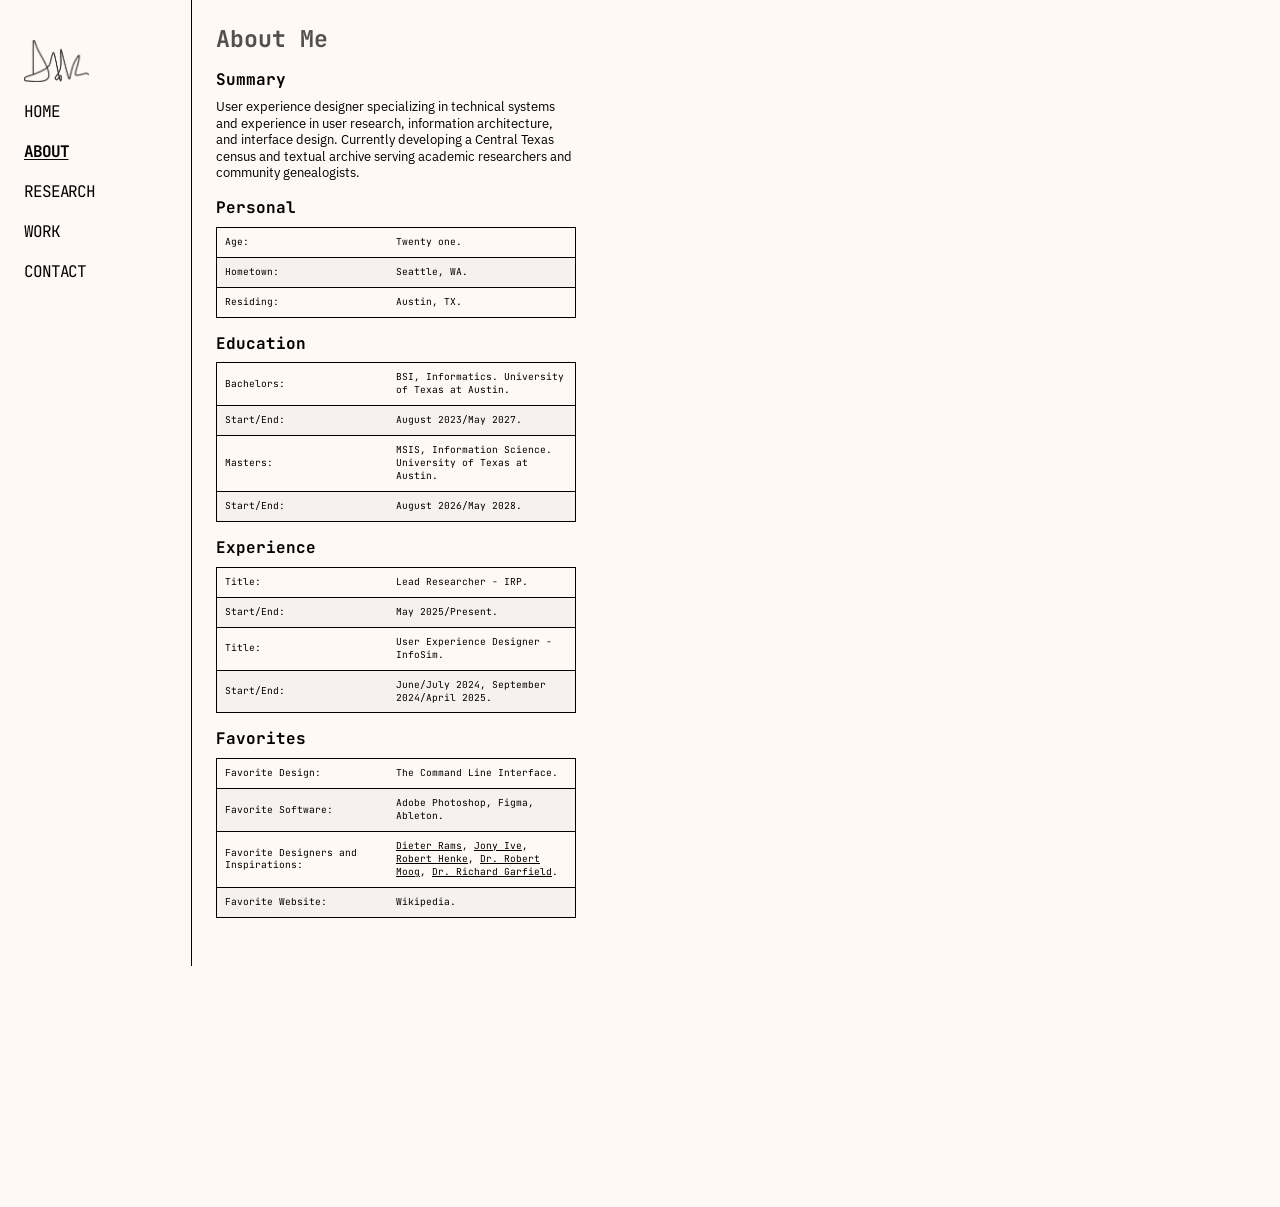
==== about.html @ 80b3b3c1 "Initial commit" ====
<!DOCTYPE html>
<html lang="en">
<head>
  <meta charset="UTF-8">
  <meta name="viewport" content="width=device-width, initial-scale=1.0">
  <meta name="description" content="About me">
  <title>atk/about</title>

  <link rel="icon" href="appicon.png">
  <link rel="preconnect" href="https://fonts.googleapis.com">
  <link rel="preconnect" href="https://fonts.gstatic.com" crossorigin>
  <link href="https://fonts.googleapis.com/css2?family=IBM+Plex+Sans:wght@400;700&family=JetBrains+Mono:wght@400;700&display=swap" rel="stylesheet">
  <link rel="stylesheet" href="styles.css">
  <style>:root { --content-width: 450px; --pad-top: 30px; }</style>
</head>
<body>
  <div class="page">

    <aside class="sidebar">
      <nav class="nav" aria-label="Main">
        <a class="logo" href="home.html">
          <img src="tabula_rasa_assets_exported/logo_hires.png" width="81" height="47" alt="go home">
        </a>
        <ul class="nav-list">
          <li><a href="home.html">Home</a></li>
          <li><a href="about.html" aria-current="page">About</a></li>
          <li><a href="research.html">Research</a></li>
          <li><a href="work-homepage.html">Work</a></li>
          <li><a href="contact.html">Contact</a></li>
        </ul>
      </nav>
    </aside>

    <main class="content">
      <h1>About Me</h1>

      <div class="section">
        <h2>Summary</h2>
        <p>User experience designer specializing in technical systems and experience in user research, information architecture, and interface design. Currently developing a Central Texas census and textual archive serving academic researchers and community genealogists.</p>
      </div>

      <div class="section">
        <h2>Personal</h2>
      <dl class="details">
        <div class="details-row">
          <dt>Age:</dt>
          <dd>Twenty one.</dd>
        </div>
        <div class="details-row">
          <dt>Hometown:</dt>
          <dd>Seattle, WA.</dd>
        </div>
        <div class="details-row">
          <dt>Residing:</dt>
          <dd>Austin, TX.</dd>
        </div>
      </dl>
      </div>

      <div class="section">
        <h2>Education</h2>
      <dl class="details">
        <div class="details-row">
          <dt>Bachelors:</dt>
          <dd>BSI, Informatics. University of Texas at Austin.</dd>
        </div>
        <div class="details-row">
          <dt>Start/End:</dt>
          <dd>August 2023/May 2027.</dd>
        </div>
        <div class="details-row">
          <dt>Masters:</dt>
          <dd>MSIS, Information Science. University of Texas at Austin.</dd>
        </div>
        <div class="details-row">
          <dt>Start/End:</dt>
          <dd>August 2026/May 2028.</dd>
        </div>
      </dl>
      </div>

      <div class="section">
        <h2>Experience</h2>
      <dl class="details">
        <div class="details-row">
          <dt>Title:</dt>
          <dd>Lead Researcher - IRP.</dd>
        </div>
        <div class="details-row">
          <dt>Start/End:</dt>
          <dd>May 2025/Present.</dd>
        </div>
        <div class="details-row">
          <dt>Title:</dt>
          <dd>User Experience Designer - InfoSim.</dd>
        </div>
        <div class="details-row">
          <dt>Start/End:</dt>
          <dd>June/July 2024, September 2024/April 2025.</dd>
        </div>
      </dl>
      </div>

      <div class="section">
        <h2>Favorites</h2>
      <dl class="details">
        <div class="details-row">
          <dt>Favorite Design:</dt>
          <dd>The Command Line Interface.</dd>
        </div>
        <div class="details-row">
          <dt>Favorite Software:</dt>
          <dd>Adobe Photoshop, Figma, Ableton.</dd>
        </div>
        <div class="details-row">
          <dt>Favorite Designers and Inspirations:</dt>
          <dd><a href="https://en.wikipedia.org/wiki/Dieter_Rams">Dieter Rams</a>, <a href="https://en.wikipedia.org/wiki/Jony_Ive">Jony Ive</a>, <a href="https://en.wikipedia.org/wiki/Robert_Henke">Robert Henke</a>, <a href="https://en.wikipedia.org/wiki/Robert_Moog">Dr. Robert Moog</a>, <a href="https://en.wikipedia.org/wiki/Richard_Garfield">Dr. Richard Garfield</a>.</dd>
        </div>
        <div class="details-row">
          <dt>Favorite Website:</dt>
          <dd>Wikipedia.</dd>
        </div>
      </dl>
      </div>
    </main>

  </div>
</body>
</html>
---- styles.css ----
/* ============================================================
   Tabula Rasa — shared stylesheet
   Asher Atkins. Rebuilt from the Figma export.
   ============================================================ */

/* ---------- Fonts ----------
   Google Fonts (linked in each page) gives real regular + bold.
   Local files, if present, are the offline fallback. */
@font-face {
  font-family: 'JetBrains Mono Local';
  src: url('fonts/jetbrains-mono.woff2') format('woff2'),
       url('fonts/jetbrains-mono.woff') format('woff');
  font-weight: normal;
  font-style: normal;
  font-display: swap;
}

@font-face {
  font-family: 'IBM Plex Sans Local';
  src: url('fonts/ibm-plex-sans.woff2') format('woff2'),
       url('fonts/ibm-plex-sans.woff') format('woff');
  font-weight: normal;
  font-style: normal;
  font-display: swap;
}

:root {
  --mono: 'JetBrains Mono', 'JetBrains Mono Local', ui-monospace, Menlo, Consolas, monospace;
  --sans: 'IBM Plex Sans', 'IBM Plex Sans Local', system-ui, -apple-system, 'Helvetica Neue', Arial, sans-serif;

  --ink: #000;
  --ink-muted: #505050;
  --line: #000;
  --paper: #fff9f6;   /* page frame (the white box) */
  --canvas: #fff9f6;  /* margin around the frame on wide screens */
  --row-tint: #f6f1ee;

  /* Whole-site zoom. 0.8 = how it looks at 80% zoom in Chrome, 1 = full size. */
  --zoom: 0.8;

  --sidebar-width: 240px;
  --content-width: 450px;   /* overridden per page */
  --pad-top: 30px;          /* overridden per page */
}

/* ---------- Reset ---------- */
*,
*::before,
*::after {
  margin: 0;
  padding: 0;
  box-sizing: border-box;
}

html {
  -webkit-text-size-adjust: 100%;
}

body {
  zoom: var(--zoom);
  background: var(--canvas);
  color: var(--ink);
  font-family: var(--sans);
  font-size: 16px;
  line-height: 1.3;
  -webkit-font-smoothing: antialiased;
}

img {
  display: block;
  max-width: 100%;
  height: auto;
}

a {
  color: inherit;
}

a:focus-visible {
  outline: 2px solid var(--ink);
  outline-offset: 3px;
}

/* ---------- Page frame ----------
   No outer border and no max-width: the page fills the window and stays
   anchored to the top-left, so zooming out just adds empty space on the
   right instead of showing a floating box in the middle. */
.page {
  display: flex;
  align-items: stretch;
  width: 100%;
  min-height: calc(100vh / var(--zoom));
  background: var(--paper);
}

/* ---------- Sidebar ---------- */
.sidebar {
  flex: 0 0 var(--sidebar-width);
  border-right: 1px solid var(--line);
}

.nav {
  position: sticky;
  top: 0;
  display: flex;
  flex-direction: column;
  gap: 24px;
  padding: 50px 30px;
}

.logo {
  display: inline-block;
  width: max-content;
}

.nav-list {
  list-style: none;
  display: flex;
  flex-direction: column;
  gap: 24px;
}

.nav-list a {
  font-family: var(--mono);
  font-size: 20px;
  line-height: 1.3;
  letter-spacing: -0.07em;
  text-transform: uppercase;
  text-decoration: none;
}

.nav-list a:hover,
.nav-list a[aria-current="page"] {
  text-decoration: underline;
  text-underline-offset: 3px;
  text-decoration-thickness: 1px;
}

.nav-list a[aria-current="page"] {
  font-weight: 700;
}

/* ---------- Main column ---------- */
.content {
  flex: 1 1 auto;
  min-width: 0;
  padding: var(--pad-top) 30px 60px;
  display: flex;
  flex-direction: column;
  gap: 20px;
}

.content > * {
  width: 100%;
  max-width: var(--content-width);
}

/* ---------- Type ---------- */
h1 {
  font-family: var(--mono);
  font-weight: 700;
  font-size: 29px;
  line-height: 1.3;
  color: var(--ink-muted);
}

h2 {
  font-family: var(--mono);
  font-weight: 700;
  font-size: 20px;
  line-height: 1.3;
}

.small {
  font-family: var(--mono);
  font-size: 12px;
}

/* ---------- Breadcrumb ---------- */
.breadcrumb {
  display: flex;
  flex-wrap: wrap;
  gap: 4px;
  font-family: var(--mono);
  font-size: 12px;
  color: var(--ink-muted);
}

.breadcrumb a {
  text-decoration: none;
  text-underline-offset: 2px;
}

.breadcrumb a:hover {
  text-decoration: underline;
}

.breadcrumb a[aria-current="page"],
.breadcrumb a.here {
  font-weight: 700;
  text-decoration: underline;
}

/* ---------- Detail tables ---------- */
.details {
  border: 1px solid var(--line);
  font-family: var(--mono);
  font-size: 12px;
  line-height: 1.35;
}

.details-row {
  display: grid;
  grid-template-columns: 1fr 1fr;
  align-items: center;
  padding: 10px;
}

.details-row + .details-row {
  border-top: 1px solid var(--line);
}

.details-row:nth-child(even) {
  background: var(--row-tint);
}

/* ---------- Interview grid (Registration++) ---------- */
.grid-table {
  display: grid;
  grid-template-columns: repeat(5, 1fr);
  border-top: 1px solid var(--line);
  border-left: 1px solid var(--line);
  font-family: var(--mono);
  font-weight: 400;
  font-size: 14px;
  line-height: 1.35;
}

.grid-table > div {
  padding: 10px;
  border-right: 1px solid var(--line);
  border-bottom: 1px solid var(--line);
  overflow-wrap: break-word;
}

.grid-table > div:nth-child(n + 6):nth-child(-n + 10) {
  background: var(--row-tint);
}

/* ---------- Sections ---------- */
.section {
  display: flex;
  flex-direction: column;
  gap: 10px;
}

.section.tight {
  gap: 0;
}

.section.gap-6 {
  gap: 6px;
}

.spaced {
  margin-top: 11px;
}

ul.list {
  margin: 11px 0;
  padding-left: 24px;
}

ul.list.snug {
  margin: 0 0 0 0;
}

ul.list li::marker {
  font-size: 0.8em;
}

/* ---------- Figures ---------- */
figure {
  display: flex;
  flex-direction: column;
  gap: 6px;
}

figure img {
  width: 100%;
  border: 1px solid var(--line);
}

figure.plain img {
  border: 0;
}

figcaption {
  font-family: var(--mono);
  font-size: 12px;
}

figcaption.body-caption {
  font-family: var(--sans);
  font-size: 16px;
}

.img-row {
  display: flex;
  align-items: flex-start;
  gap: 10px;
}

.img-row.wide-gap {
  gap: 38px;
}

.img-row img {
  flex: 1 1 0;
  min-width: 0;
  width: 100%;
}

.logo-box {
  display: flex;
  flex-direction: column;
  gap: 19px;
  padding: 24px 22px;
  border: 1px solid var(--line);
}

.logo-box img {
  width: 100%;
  border: 0;
}

/* ---------- Project cards (Work index) ---------- */
.cards {
  /* 1 = full size, 0.75 = three-quarter size. Scales the whole block. */
  --card-scale: 0.75;

  display: grid;
  grid-template-columns: repeat(2, 1fr);
  align-items: start;
  max-width: calc(var(--content-width) * var(--card-scale));
  gap: calc(20px * var(--card-scale));
}

.card {
  display: flex;
  flex-direction: column;
  border: 1px solid var(--line);
  text-decoration: none;
  background: var(--paper);
}

.card h2 {
  padding: calc(10px * var(--card-scale));
  font-size: calc(20px * var(--card-scale));
  border-bottom: 1px solid var(--line);
}

.card img {
  width: 100%;
  aspect-ratio: 4 / 3;
  object-fit: cover;
  object-position: top center;
}

.card p {
  padding: calc(10px * var(--card-scale));
  font-size: calc(16px * var(--card-scale));
  border-top: 1px solid var(--line);
}

.card:hover h2 {
  text-decoration: underline;
  text-underline-offset: 3px;
}

/* ---------- Footer (Contact) ---------- */
.colophon {
  font-family: var(--mono);
  font-size: 12px;
  line-height: 1.5;
}

.link-list {
  display: flex;
  flex-direction: column;
  gap: 10px;
}

.link-list a {
  width: max-content;
  text-underline-offset: 3px;
}

/* ---------- Tablet / mobile ---------- */
@media (max-width: 880px) {
  /* Phones are already small. Uncomment to show them at full size. */
  /* :root { --zoom: 1; } */

  .page {
    flex-direction: column;
  }

  .sidebar {
    flex: none;
    border-right: 0;
    border-bottom: 1px solid var(--line);
    background: var(--paper);
  }

  .nav {
    position: static;
    flex-direction: row;
    align-items: center;
    flex-wrap: wrap;
    gap: 12px 20px;
    padding: 16px 20px;
  }

  .logo img {
    width: 56px;
    height: auto;
  }

  .nav-list {
    flex-direction: row;
    flex-wrap: wrap;
    gap: 6px 16px;
  }

  .nav-list a {
    font-size: 16px;
  }

  .content {
    padding: 24px 20px 48px;
  }

  .content > * {
    max-width: none;
  }

  h1 {
    font-size: 26px;
  }

  .cards {
    --card-scale: 1;
    max-width: none;
    grid-template-columns: 1fr;
  }

  .details-row {
    grid-template-columns: 8.5rem 1fr;
  }

  .grid-table {
    grid-template-columns: 1fr 1fr;
  }

  .grid-table > div:nth-child(n + 6):nth-child(-n + 10) {
    background: none;
  }

  .img-row.wide-gap {
    gap: 12px;
  }
}
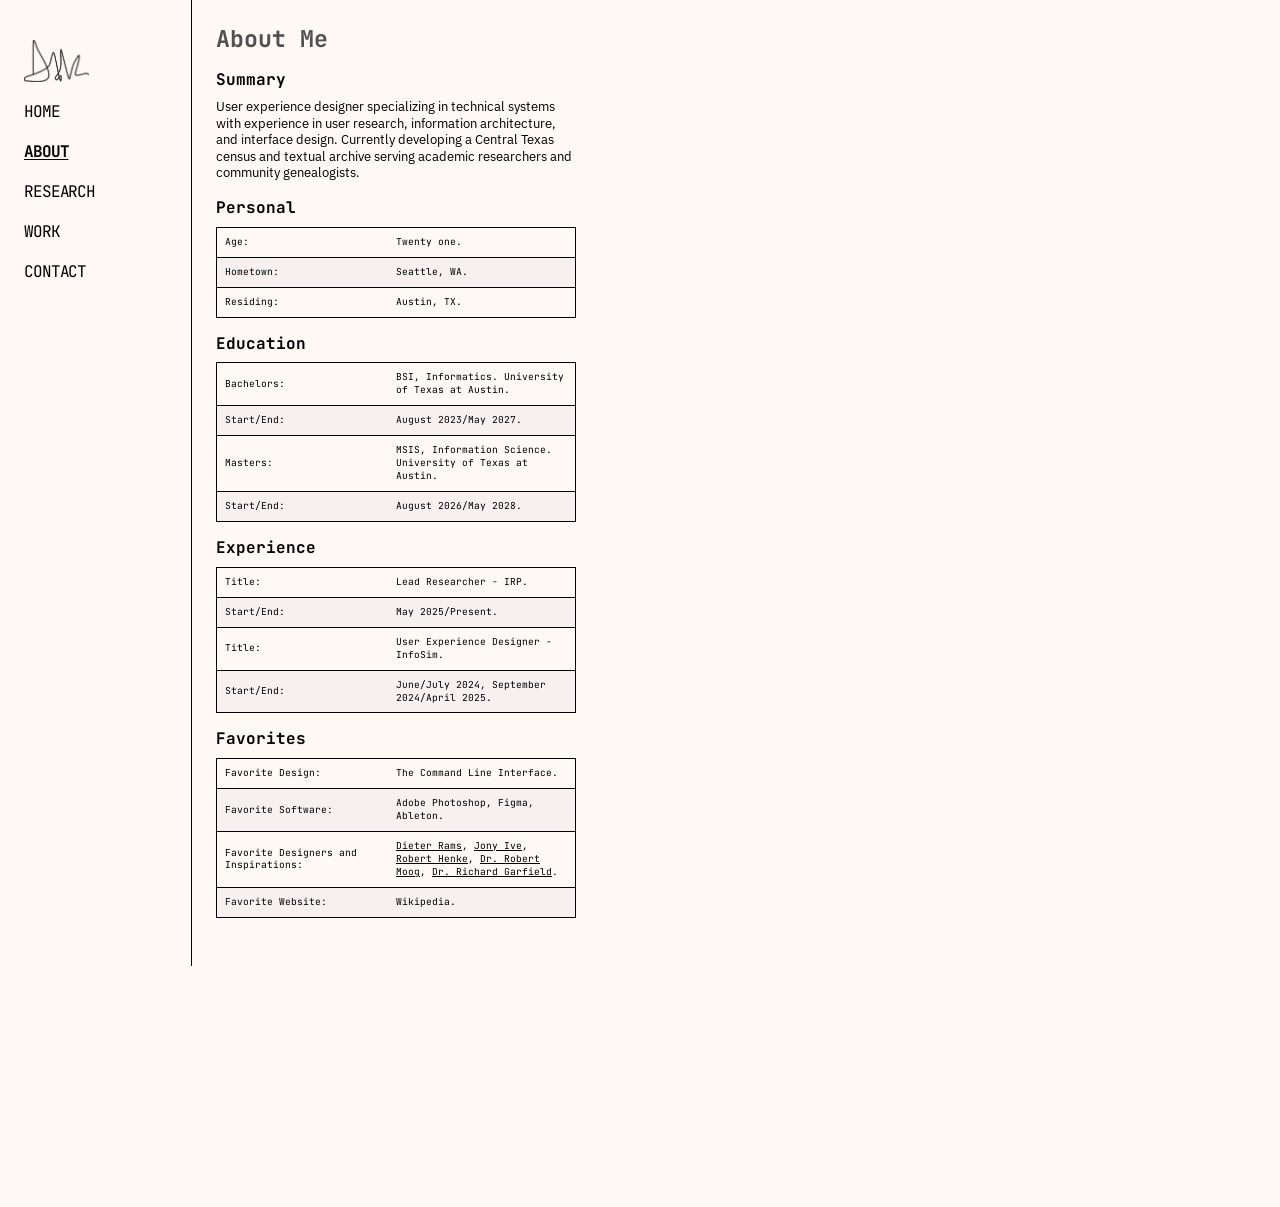
==== commit 4b5915f3: "about edit" ====
--- a/about.html
+++ b/about.html
@@ -18,11 +18,11 @@
 
     <aside class="sidebar">
       <nav class="nav" aria-label="Main">
-        <a class="logo" href="home.html">
+        <a class="logo" href="index.html">
           <img src="tabula_rasa_assets_exported/logo_hires.png" width="81" height="47" alt="go home">
         </a>
         <ul class="nav-list">
-          <li><a href="home.html">Home</a></li>
+          <li><a href="index.html">Home</a></li>
           <li><a href="about.html" aria-current="page">About</a></li>
           <li><a href="research.html">Research</a></li>
           <li><a href="work-homepage.html">Work</a></li>
@@ -36,7 +36,7 @@
 
       <div class="section">
         <h2>Summary</h2>
-        <p>User experience designer specializing in technical systems and experience in user research, information architecture, and interface design. Currently developing a Central Texas census and textual archive serving academic researchers and community genealogists.</p>
+        <p>User experience designer specializing in technical systems with experience in user research, information architecture, and interface design. Currently developing a Central Texas census and textual archive serving academic researchers and community genealogists.</p>
       </div>
 
       <div class="section">
@@ -114,7 +114,7 @@
         </div>
         <div class="details-row">
           <dt>Favorite Designers and Inspirations:</dt>
-          <dd><a href="https://en.wikipedia.org/wiki/Dieter_Rams">Dieter Rams</a>, <a href="https://en.wikipedia.org/wiki/Jony_Ive">Jony Ive</a>, <a href="https://en.wikipedia.org/wiki/Robert_Henke">Robert Henke</a>, <a href="https://en.wikipedia.org/wiki/Robert_Moog">Dr. Robert Moog</a>, <a href="https://en.wikipedia.org/wiki/Richard_Garfield">Dr. Richard Garfield</a>.</dd>
+          <dd><a href="https://en.wikipedia.org/wiki/Dieter_Rams" target = "_blank">Dieter Rams</a>, <a href="https://en.wikipedia.org/wiki/Jony_Ive" target = "_blank">Jony Ive</a>, <a href="https://en.wikipedia.org/wiki/Robert_Henke" target = "_blank">Robert Henke</a>, <a href="https://en.wikipedia.org/wiki/Robert_Moog" target = "_blank">Dr. Robert Moog</a>, <a href="https://en.wikipedia.org/wiki/Richard_Garfield" target = "_blank">Dr. Richard Garfield</a>.</dd>
         </div>
         <div class="details-row">
           <dt>Favorite Website:</dt>
--- a/styles.css
+++ b/styles.css
@@ -232,7 +232,7 @@
   border-left: 1px solid var(--line);
   font-family: var(--mono);
   font-weight: 400;
-  font-size: 14px;
+  font-size: 12px;
   line-height: 1.35;
 }
 
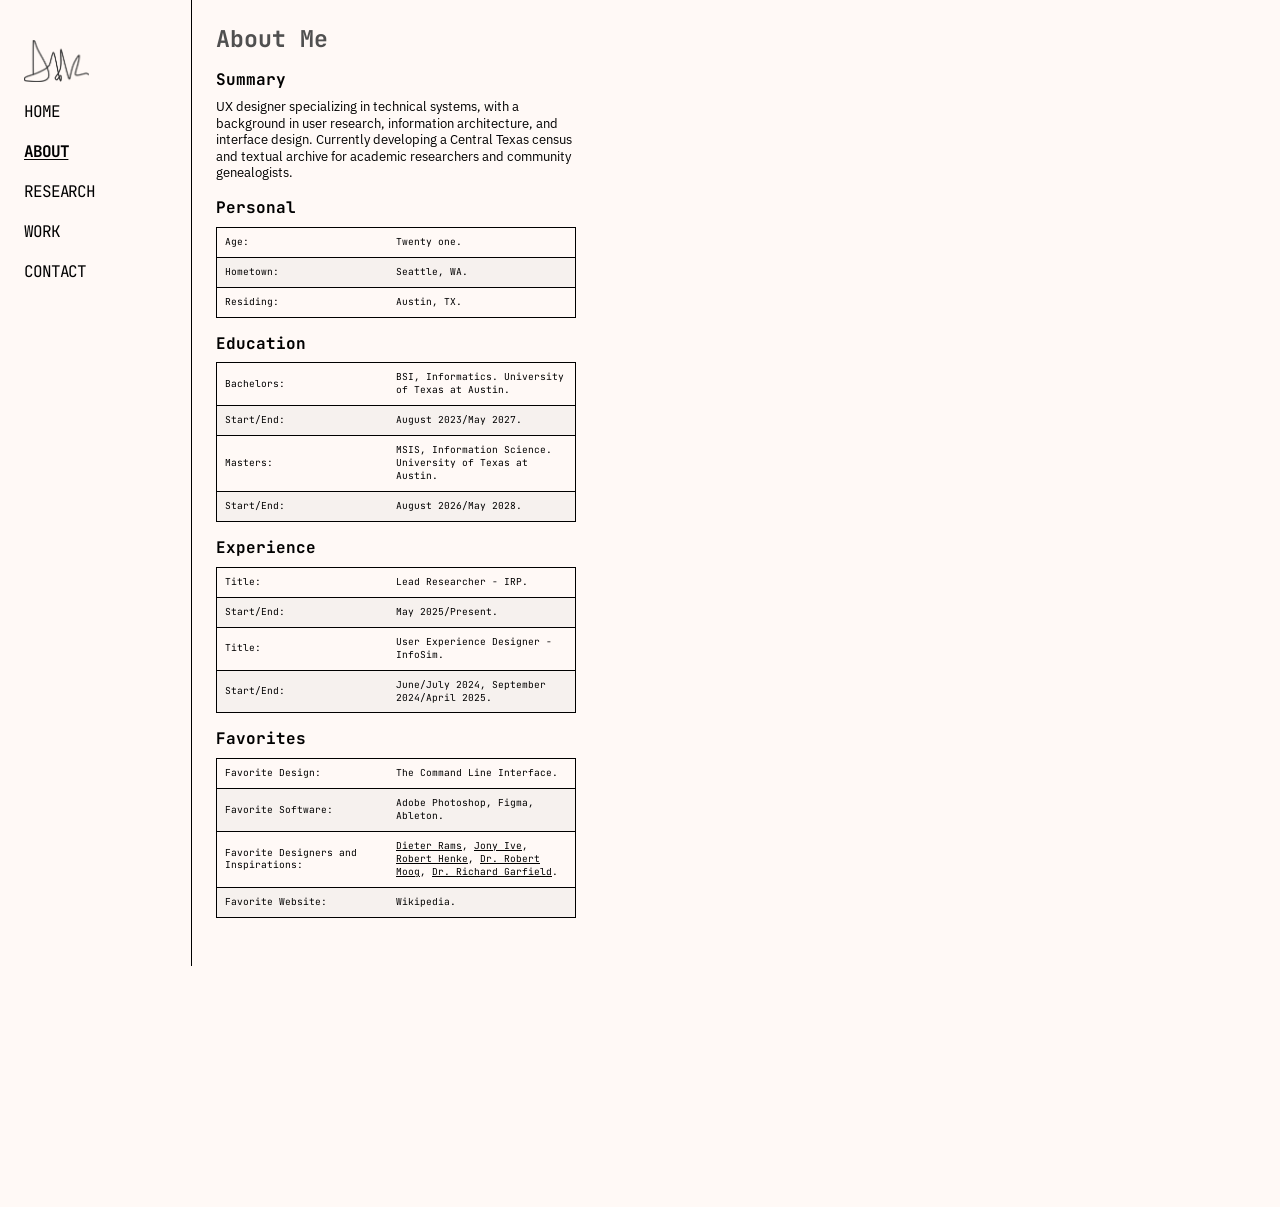
==== commit 781bd054: "about edit 2" ====
--- a/about.html
+++ b/about.html
@@ -36,7 +36,7 @@
 
       <div class="section">
         <h2>Summary</h2>
-        <p>User experience designer specializing in technical systems with experience in user research, information architecture, and interface design. Currently developing a Central Texas census and textual archive serving academic researchers and community genealogists.</p>
+        <p>UX designer specializing in technical systems, with a background in user research, information architecture, and interface design. Currently developing a Central Texas census and textual archive for academic researchers and community genealogists.</p>
       </div>
 
       <div class="section">
